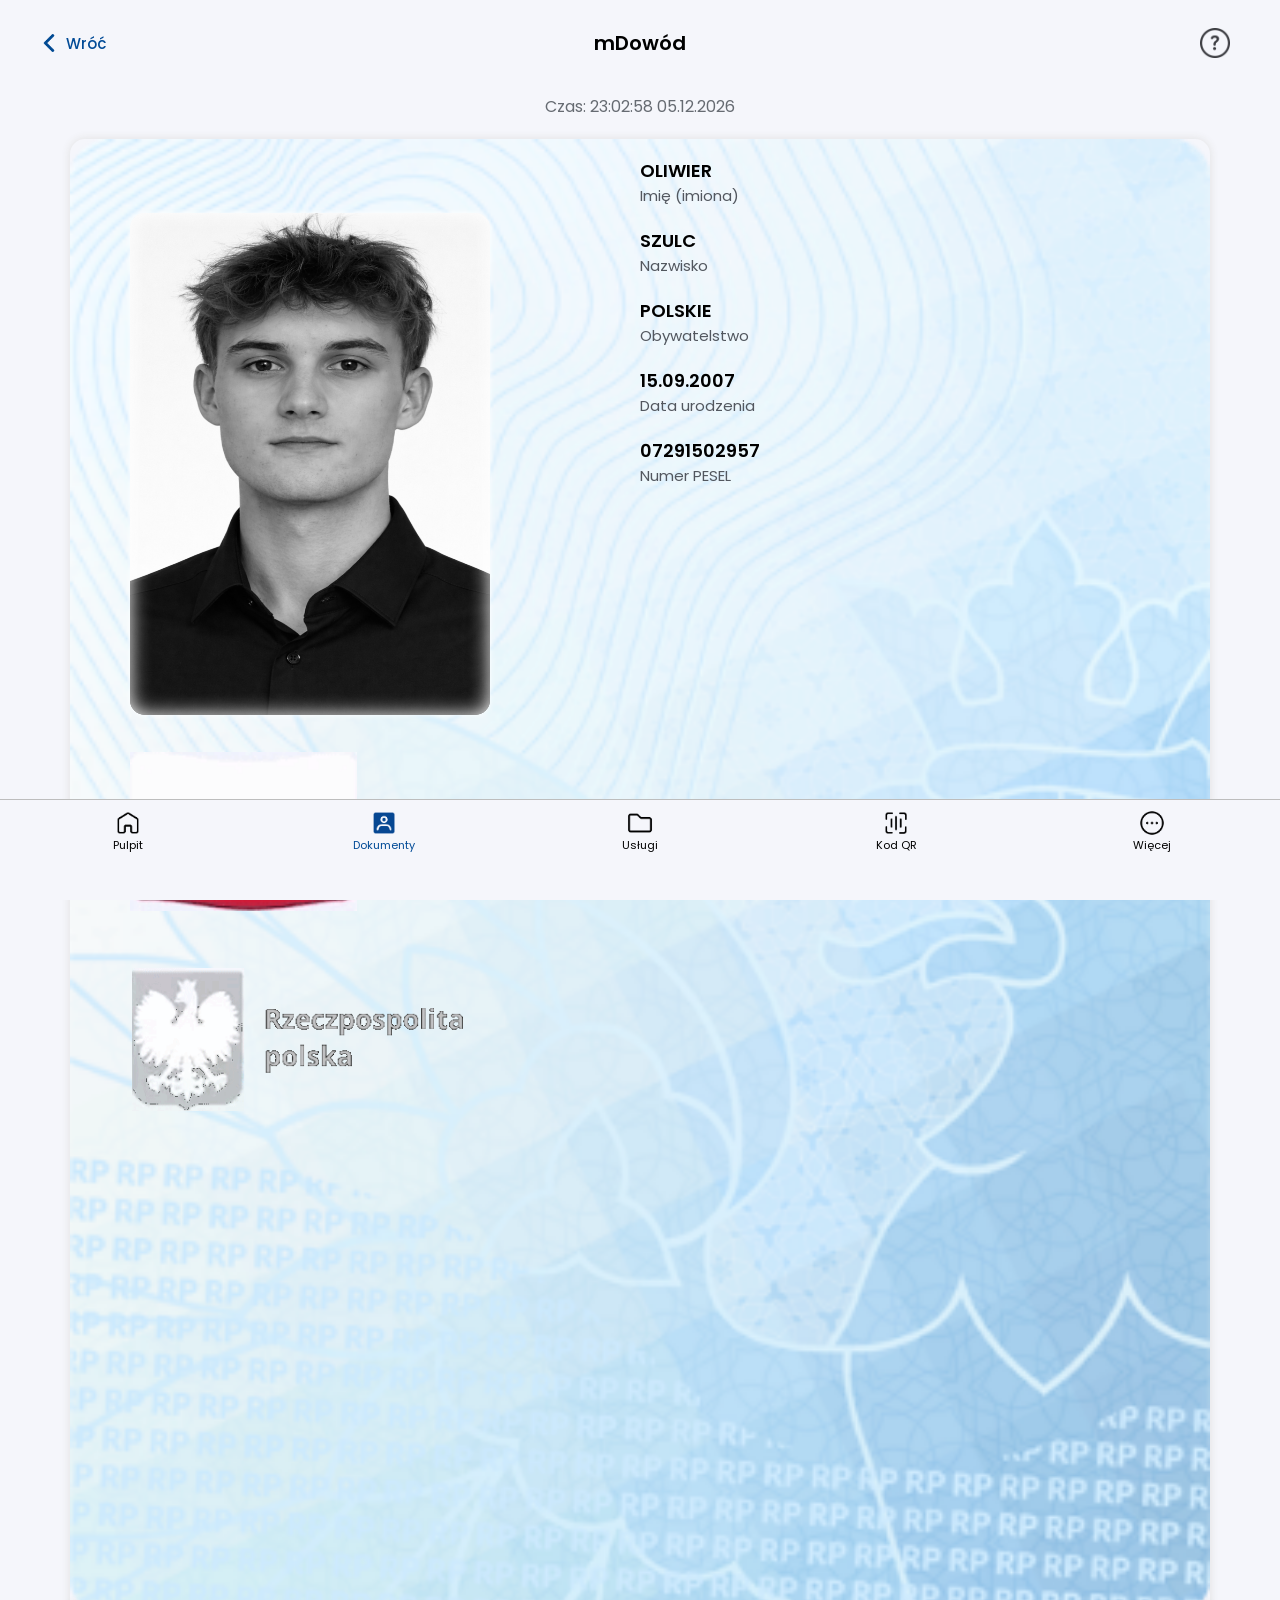
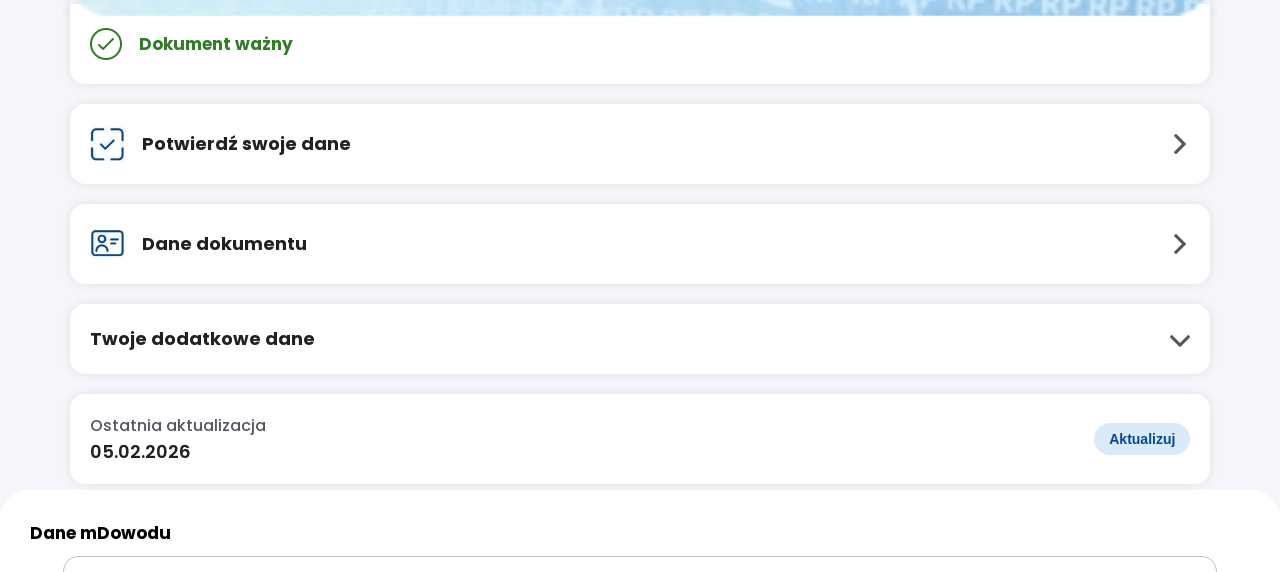
==== card/index.html @ 74bb15c2 "Add files via upload" ====
<!DOCTYPE html>
<html>
<head>
<meta charset="UTF-8">
<title>mObywatel</title>
<link rel="stylesheet" href="../assets/home.css">
<link rel="stylesheet" href="../assets/main.css">
<link rel="apple-touch-icon" href="../assets/logomobywatel.png">
<meta name="format-detection" content="telephone=no">
<meta name="viewport" content="width=device-width, initial-scale=0.8, user-scalable=no">
<meta name="mobile-web-app-capable" content="yes">
</head>
<body class="card_page">
<div class="bottom_bar">
  <div class="bottom_bar_grid">
    <div class="bottom_element_grid" send="home">
      <div class="bottom_element_image home"></div>
      <p class="bottom_element_text">Pulpit</p>
    </div>
    <div class="bottom_element_grid" send="documents">
      <div class="bottom_element_image documents_open"></div>
      <p class="bottom_element_text open">Dokumenty</p>
    </div>
    <div class="bottom_element_grid" send="services">
      <div class="bottom_element_image services"></div>
      <p class="bottom_element_text">Usługi</p>
    </div>
    <div class="bottom_element_grid" send="qr">
      <div class="bottom_element_image qr"></div>
      <p class="bottom_element_text">Kod QR</p>
    </div>
    <div class="bottom_element_grid" send="more">
      <div class="bottom_element_image more"></div>
      <p class="bottom_element_text">Więcej</p>
    </div>
  </div>
</div>
<div class="container">
  <div class="qr_top">
    <div class="qr_back" onclick="sendTo('home')">
      <img class="qr_back_icon" src="../qrshow/bluearrow.png">
      <p class="qr_back_text">Wróć</p>
    </div>
    <p class="qr_top_title">mDowód</p>
    <img class="help_img" src="7MlyqbI.png" alt="Pomoc">
  </div>
  <div class="confirm">
        <div class="opacity" onclick="closePage()"></div>
        <div class="page_1 page">
            <p class="confirm_title">Wybierz dokument</p>
            <div class="confirm_list">
                <div class="cardd card_1">
                    <div class="card_inner">
                        <p class="confirm_name">Dowód osobisty</p>
                        <p class="confirm_description">Zobaczysz tutaj dane swojego dowodu osobistego. Ale jeśli chcesz potwierdzić tożsamość, potrzebujesz fizycznego dokumentu.</p>
                        <p class="confirm_button" onclick="openPage(2)">Pokaż dane</p>
                    </div>
                </div>
                <div class="cardd card_2">
                    <div class="card_inner">
                        <p class="confirm_name">mDowód</p>
                        <p class="confirm_description">Nie używaj danych mDowodu w banku (do 31 sierpnia), gdy wyjeżdżasz za granicę lub składasz wniosek o dowód osobisty.</p>
                        <p class="confirm_button" onclick="openPage(3)">Pokaż dane</p>
                    </div>
                </div>
            </div>
            <p class="confirm_close close_page_1" onclick="closePage()">Zamknij</p>
        </div>
        <div class="page page_2 page_other">
            <p class="confirm_title">Dane dowodu osobistego</p>
            <div class="confirm_info">
                <div class="confirm_box">
                    <p class="box_top">Seria i numer</p>
                    <p class="box_value box_highlight">ZZC 108201</p>
                    <button class="main_button">Kopiuj</button>
                </div>
                <div class="confirm_box">
                    <p class="box_top">Organ wydający</p>
                    <p class="box_value">URZĄD MIEJSKI W WARSZAWIE</p>
                </div>
                <div class="confirm_box">
                    <p class="box_top">Termin ważności</p>
                    <p class="box_value">11.09.2032</p>
                </div>
                <div class="confirm_box" style="border: none;">
                    <p class="box_top">Termin wydania</p>
                    <p class="box_value">11.09.2022</p>
                </div>
            </div>
            <p class="confirm_close close_page_2" onclick="closePage()">Zamknij</p>
            <p class="confirm_back back" onclick="openPage(1)">Wróć</p>
        </div>
        <div class="page page_3 page_other">
            <p class="confirm_title">Dane mDowodu</p>
            <div class="confirm_info">
                <div class="confirm_box">
                    <p class="box_top">Seria i numer</p>
                    <p class="box_value box_highlight">ZZC 108201</p>
                    <button class="main_button">Kopiuj</button>
                </div>
                <div class="confirm_box">
                    <p class="box_top">Organ wydający</p>
                    <p class="box_value">URZĄD MIEJSKI W WARSZAWIE</p>
                </div>
                <div class="confirm_box">
                    <p class="box_top">Termin ważności</p>
                    <p class="box_value">11.09.2032</p>
                </div>
                <div class="confirm_box">
                    <p class="box_top">Imię ojca</p>
                    <p class="box_value">ANDRZEJ</p>
                </div>
                <div class="confirm_box" style="border: none;">
                    <p class="box_top">Imię matki</p>
                    <p class="box_value">KATARZYNA</p>
                </div>
            </div>
            <p class="confirm_close close_page_2" onclick="closePage()">Zamknij</p>
            <p class="confirm_back back" onclick="openPage(1)">Wróć</p>
        </div>
    </div>
    <p class="time_text" id="time">Czas: 00:06:52 12.02.2026</p>
    <div class="id_image_data">
        <img draggable="false" class="id_image" src="8ieHfVK.png">
        <div class="inset">

        </div>
        <img src="[data-uri]" class="id_own_image"></img>
         <img src="sW5KVOE.gif" class="flag_video">
         <img src="9ipf8YT.gif" class="eagle_video">
        <div class="id_data_grid">
            <div class="data_holder">
                <p class="data_title firstname" id="name">OLIWIER</p>
                <p class="data_value">Imię (imiona)</p>
            </div>
            <div class="data_holder">
                <p class="data_title surname" id="surname">SZULC</p>
                <p class="data_value">Nazwisko</p>
            </div>
            <div class="data_holder">
                <p class="data_title" id="nationality">POLSKIE</p>
                <p class="data_value">Obywatelstwo</p>
            </div>
            <div class="data_holder">
                <p class="data_title" id="birthday">15.09.2007</p>
                <p class="data_value">Data urodzenia</p>
            </div>
            <div class="data_holder">
                <p class="data_title" id="pesel">07291502957</p>
                <p class="data_value">Numer PESEL</p>
            </div>
        </div>
    </div>
    <div class="id_bottom">
        <div class="bottom_grid">
            <img class="bottom_image" src="PYshgk0.png">
            <p class="bottom_text" style="color: #317C26; font-size: 17px;">Dokument ważny</p>
        </div>
    </div>
    <div class="other_grid">
        <div class="bottom_holder" onclick="qrShow()">
            <div class="bottom_grid">
                <img class="bottom_image" style="width: 35px;" src="UftfQGE.png">
                <p class="bottom_text" style="color: #1f2125;">Potwierdź swoje dane</p>
            </div>
            <img class="action_arrow" src="j8mGAOy.png">
        </div>
        <div class="bottom_holder" onclick="openPage(1)">
            <div class="bottom_grid">
                <img class="bottom_image" style="width: 35px;" src="kofzXIX.png">
                <p class="bottom_text" style="color: #1f2125;">Dane dokumentu</p>
            </div>
            <img class="action_arrow" src="j8mGAOy.png">
        </div>
        <div class="bottom_holder info_holder">
            <div class="bottom_grid">
                <p class="bottom_text" style="color: #1f2125; margin-left: 0px;">Twoje dodatkowe dane</p>
            </div>
            <img class="action_arrow" src="j8mGAOy.png">
            <div class="additional_holder">
                <div class="additional_grid">
                    <p class="additional_title">Nazwisko rodowe</p>
                    <p class="additional_subtitle" id="familyName">Szulc</p>
                </div>
                <div class="additional_grid">
                    <p class="additional_title">Płeć</p>
                    <p class="additional_subtitle" id="sex">Mężczyzna</p>
                </div>
                <div class="additional_grid">
                    <p class="additional_title">Nazwisko rodowe ojca</p>
                    <p class="additional_subtitle" id="fathersFamilyName">Szulc</p>
                </div>
                <div class="additional_grid">
                    <p class="additional_title">Nazwisko rodowe matki</p>
                    <p class="additional_subtitle" id="mothersFamilyName">Kaczmarek</p>
                </div>
                <div class="additional_grid">
                    <p class="additional_title">Miejsce urodzenia</p>
                    <p class="additional_subtitle" id="birthPlace">Wrocław</p>
                </div>
                <div class="additional_grid">
                    <p class="additional_title">Kraj urodzenia</p>
                    <p class="additional_subtitle" id="countryOfBirth">Polska</p>
                </div>
                <div class="additional_grid">
                    <p class="additional_title">Adres zameldowania na pobyt stały</p>
                    <p class="additional_subtitle" id="adress">ul. Rolna 43B<br>61-259 Poznań</p>
                </div>
                <div class="additional_grid" style="border-bottom: none;">
                    <p class="additional_title">Data zameldowania na pobyt stały</p>
                    <p class="additional_subtitle home_date">4.03.2015</p>
                </div>
            </div>
        </div>
        <div class="bottom_holder" style="height: 90px; margin-bottom: 5px;">
            <div class="bottom_update">
                <div class="bottom_update_grid">
                    <p class="bottom_update_text" style="margin-left: 0px;">Ostatnia aktualizacja</p>
                    <p class="bottom_update_value" style="margin-left: 0px;">05.02.2026</p>
                </div>
                <button class="main_button update">Aktualizuj</button>
            </div>
        </div>
    </div>
</div>
<script src="../assets/bar.js"></script>
<script src="../assets/img-fallback.js"></script>
<script src="../assets/manifest.js"></script>
<script>
  var PROFILES={
    oliwier:{
      name:'OLIWIER',
      surname:'SZULC',
      nationality:'POLSKIE',
      birthday:'15.09.2007',
      familyName:'Szulc',
      sex:'m',
      fathersFamilyName:'Szulc',
      mothersFamilyName:'Kaczmarek',
      birthPlace:'Wrocław',
      countryOfBirth:'Polska',
      adress1:'Rolna 43B',
      adress2:'61-259',
      city:'Poznań',
      pesel:'07291502957',
      image:'idphoto.png'
    },
    mateusz:{
      name:'MATEUSZ',
      surname:'TOBOLSKI',
      nationality:'POLSKIE',
      birthday:'24.04.2007',
      familyName:'TOBOLSKI',
      sex:'m',
      fathersFamilyName:'Tobolski',
      mothersFamilyName:'Kmieciak',
      birthPlace:'Warszawa',
      countryOfBirth:'Polska',
      adress1:'Nowogrodzka 35',
      adress2:'22-511',
      city:'Warszawa',
      pesel:'07241993537',
      image:'idphoto2.png'
    },
    iga:{
      name:'IGA',
      surname:'BIAŁOBŁOCKA',
      nationality:'POLSKIE',
      birthday:'26.09.2007',
      familyName:'BIAŁOBŁOCKA',
      sex:'m',
      fathersFamilyName:'Białobłocki',
      mothersFamilyName:'Morawska',
      birthPlace:'Poznań',
      countryOfBirth:'Polska',
      adress1:'Ochota 8',
      adress2:'61-259',
      city:'Poznań',
      pesel:'07292613659',
      image:'idphoto3.png'
    },
    natalia:{
      name:'NATALIA',
      surname:'ZIELIŃSKA',
      nationality:'POLSKIE',
      birthday:'27.04.2007',
      familyName:'ZIELIŃSKA',
      sex:'m',
      fathersFamilyName:'Zieliński',
      mothersFamilyName:'Morawska',
      birthPlace:'Poznań',
      countryOfBirth:'Polska',
      adress1:'Ochota 8',
      adress2:'61-259',
      city:'Poznań',
      pesel:'07242762884',
      image:'idphoto4.png'
    },
    kamil:{
      name:'KAMIL',
      surname:'KRZYŻANOWSKI',
      nationality:'POLSKIE',
      birthday:'12.08.2007',
      familyName:'KRZYŻANOWSKI',
      sex:'m',
      fathersFamilyName:'Krzyżanowski',
      mothersFamilyName:'Morawska',
      birthPlace:'Poznań',
      countryOfBirth:'Polska',
      adress1:'Ochota 8',
      adress2:'61-259',
      city:'Poznań',
      pesel:'07281244996',
      image:'idphoto5.png'
    },
    aleks:{
      name:'Aleks',
      surname:'PARZONKA',
      nationality:'POLSKIE',
      birthday:'19.06.2007',
      familyName:'PARZONKA',
      sex:'m',
      fathersFamilyName:'Parzonka',
      mothersFamilyName:'Morawska',
      birthPlace:'Poznań',
      countryOfBirth:'Polska',
      adress1:'Ochota 8',
      adress2:'61-259',
      city:'Poznań',
      pesel:'07261957654',
      image:'idphoto6.png'
    },
    antoni:{
      name:'Antoni',
      surname:'ZAWADKA',
      nationality:'POLSKIE',
      birthday:'30.08.2007',
      familyName:'Zawadka',
      sex:'m',
      fathersFamilyName:'Zawadka',
      mothersFamilyName:'Morawska',
      birthPlace:'Poznań',
      countryOfBirth:'Polska',
      adress1:'Ochota 8',
      adress2:'61-259',
      city:'Poznań',
      pesel:'07283057654',
      image:'idphoto7.png'
    },
    dawid:{
      name:'Dawid',
      surname:'GRZEŚKOWIAK',
      nationality:'POLSKIE',
      birthday:'19.06.2007',
      familyName:'Grześkowiak',
      sex:'m',
      fathersFamilyName:'Grześkowiak',
      mothersFamilyName:'Morawska',
      birthPlace:'Poznań',
      countryOfBirth:'Polska',
      adress1:'Ochota 8',
      adress2:'61-259',
      city:'Poznań',
      pesel:'07261957654',
      image:'idphoto8.png'
    },
    kacper:{
      name:'Kacper',
      surname:'WOJTYLAK',
      nationality:'POLSKIE',
      birthday:'19.06.2007',
      familyName:'Wojtylak',
      sex:'m',
      fathersFamilyName:'Wojtylak',
      mothersFamilyName:'Morawska',
      birthPlace:'Poznań',
      countryOfBirth:'Polska',
      adress1:'Ochota 8',
      adress2:'61-259',
      city:'Poznań',
      pesel:'07261957654',
      image:'idphoto10.png'
    },
    milosz:{
      name:'Miłosz',
      surname:'POZDROWICZ',
      nationality:'POLSKIE',
      birthday:'19.06.2007',
      familyName:'Pozdrowicz',
      sex:'m',
      fathersFamilyName:'Pozdrowicz',
      mothersFamilyName:'Morawska',
      birthPlace:'Poznań',
      countryOfBirth:'Polska',
      adress1:'Ochota 8',
      adress2:'61-259',
      city:'Poznań',
      pesel:'07261957654',
      image:'idphoto9.png'
    }
  };
  function _mwCleanPerson(v){ return String(v||'').toLowerCase().trim().replace(/[^a-z0-9_-]/g,''); }
  function _mwGetPerson(){
    var sp=new URLSearchParams(location.search);
    var q=_mwCleanPerson(sp.get('person'));
    if(q){ return q; }
    try{ return _mwCleanPerson(localStorage.getItem('mw_person')); }catch(e){ return ''; }
  }
  var person=_mwGetPerson();
  var defaults=(person && PROFILES[person]) ? PROFILES[person] : {};
  var p=new URLSearchParams(location.search);
  function val(k,d){
    var v=p.get(k);
    if(v && v.trim()){
      try{ localStorage.setItem('mw_custom_'+k, v); }catch(e){}
      return v;
    }
    try{
      var lv=localStorage.getItem('mw_custom_'+k);
      if(lv && lv.trim()){ return lv; }
    }catch(e){}
    var dv=defaults[k];
    if(dv !== undefined && dv !== null && String(dv).trim()){ return String(dv); }
    return d;
  }
  function pad(n){ return String(n).padStart(2,'0'); }
  function formatNow(){
    var d=new Date();
    var t=pad(d.getHours())+':'+pad(d.getMinutes())+':'+pad(d.getSeconds());
    var date=pad(d.getDate())+'.'+pad(d.getMonth()+1)+'.'+d.getFullYear();
    return 'Czas: '+t+' '+date;
  }
  (function tick(){
    var el=document.getElementById('time');
    if(el){ el.textContent=formatNow(); }
    setTimeout(tick,1000);
  })();
  var name=val('name','OLIWIER');
  var surname=val('surname','SZULC');
  var nationality=val('nationality','POLSKIE');
  var birthday=val('birthday','15.09.2007');
  var familyName=val('familyName','Szulc');
  var sexRaw=val('sex','m');
  var sex=(/^(f|k)/i.test(sexRaw)?'Kobieta':'Mężczyzna');
  var father=val('fathersFamilyName','Szulc');
  var mother=val('mothersFamilyName','Kaczmarek');
  var birthPlace=val('birthPlace','Wrocław');
  var countryOfBirth=val('countryOfBirth','Polska');
  var addressParts=[val('adress1','Rolna 43B'),val('adress2','61-259'),val('city','Poznań')].filter(Boolean);
  var address=addressParts.length?addressParts[0]+'<br>'+addressParts.slice(1).join(' '):'—';
  var pesel=val('pesel','07291502957');
  var image=val('image','idphoto.png');
  var setText=function(id,txt){ var el=document.getElementById(id); if(el){ el.textContent=txt; } };
  setText('name',name.toUpperCase());
  setText('surname',surname.toUpperCase());
  setText('nationality',nationality.toUpperCase());
  setText('birthday',birthday);
  setText('pesel',pesel);
  setText('familyName',familyName);
  setText('sex',sex);
  setText('fathersFamilyName',father);
  setText('mothersFamilyName',mother);
  setText('birthPlace',birthPlace);
  setText('countryOfBirth',countryOfBirth);
  var addrEl=document.getElementById('adress');
  if(addrEl){ addrEl.innerHTML=address; }
  var photo=document.querySelector('.id_own_image');
  if(photo){
    photo.classList.remove('loaded');
    var finalSrc=image;
    var pre=new Image();
    pre.onload=function(){
      photo.src=finalSrc;
      requestAnimationFrame(function(){ photo.classList.add('loaded'); });
    };
    pre.onerror=function(){
      photo.src='idphoto.png';
      requestAnimationFrame(function(){ photo.classList.add('loaded'); });
    };
    pre.src=finalSrc;
  }
  function qrShow(){ sendTo('qr'); }
  document.querySelectorAll('.info_holder').forEach(function(el){
    el.addEventListener('click',function(){ el.classList.toggle('unfolded'); });
  });
  function closePage(){
    document.querySelector('.confirm').classList.remove('page_open','page_1_open','page_2_open','page_3_open');
  }
  function openPage(n){
    var c=document.querySelector('.confirm');
    c.classList.add('page_open');
    c.classList.remove('page_1_open','page_2_open','page_3_open');
    if(n===1){ c.classList.add('page_1_open'); }
    if(n===2){ c.classList.add('page_2_open'); }
    if(n===3){ c.classList.add('page_3_open'); }
  }
</script>
</body>
</html>
---- assets/home.css ----
.container{
    min-height: 100%;
    width: 95%;
    margin-left: auto;
    margin-right: auto;
    position: relative;
    padding-bottom: 75px;
}

.top_grid{
    display: grid;
    grid-template-columns: 50% 50%;
    width: 100%;
    margin-top: 15px;
}

.top_image{
    width: 35px;
}

.right{
    margin-right: 0;
    margin-left: auto;
}

.card_grid{
    width: 100%;
    display: grid;
    grid-template-columns: 50% 25% 25%;
}

.card_grid .main_button{
    margin-right: 7px;
}

.title {
    font-size: 20px;
    font-weight: 500;
}

.card {
    display: grid;
    position: relative;
    overflow: hidden;
    border-radius: 15px;
    height: 230px;
    width: 370px;
    background-color: white;
}

.background {
    width: 100%;
    height: 100%;
}

.id_bottom{
    position: absolute;
    width: 100%;
    background-color: white;
    height: 60px;
    bottom: 0;
    left: 0;
    display: grid;
    grid-template-columns: 50% 50%;
    border-top: none;
}

.name{
    margin-left: 20px;
    height: max-content;
    margin-top: auto;
    margin-bottom: auto;
    font-size: 16px;
    font-weight: 600;
}

.human{
    position: absolute;
    top: 28px;
    left: 28px;
}

.arrow{
    margin-top: auto;
    margin-bottom: auto;
    margin-right: 15px !important;
    margin-left: auto;
    width: 20px !important;
}

.card_below_grid{
    display: grid;
    grid-template-columns: 50% 50%;
    width: 100%;
    height: max-content;
}

.card_below_grid .main_button{
    margin-right: 0;
}

.services_grid{
    display: grid;
    width: 110%;
    margin-left: -5%;
    height: max-content;
    grid-template-columns: repeat(3, calc(100% / 3));
    grid-template-rows: max-content max-content;
}

.service_box{
    width: max-content;
    height: max-content;
    margin-left: auto;
    margin-right: auto;
    margin-top: auto;
    margin-bottom: auto;
}

.service_box_icon{
    width: 40px;
    background-color: white;
    border-radius: 20px;
    padding: 20px;
    margin-left: auto;
    margin-right: auto;
    display: block;
    margin-top: 10px;
}

.service_box_name{
    margin-top: 5px;
    text-align: center;
    font-size: 13px;
    opacity: 0.5;
}
---- assets/main.css ----
@import url('https://fonts.googleapis.com/css2?family=Poppins:ital,wght@0,100;0,200;0,300;0,400;0,500;0,600;0,700;0,800;0,900;1,100;1,200;1,300;1,400;1,500;1,600;1,700;1,800;1,900&family=Roboto:ital,wght@0,100;0,300;0,400;0,500;0,700;0,900;1,100;1,300;1,400;1,500;1,700;1,900&display=swap');

:root{
    --home: url('../home/home.png');
    --home-open: url('../home/homeopen.png');
    --documents: url('../home/dokumenty.png');
    --documents-open: url('../home/dokumentyopen.png');
    --services: url('../home/uslugi.png');
    --services-open: url('../home/uslugiopen.png');
    --qr: url('../home/kodqr.png');
    --qr-open: url('../home/kodqropen.png');
    --more: url('../home/wiecej.png');
    --more-open: url('../home/wiecejopen.png');
    --text: #024b97;
    --shadow: 0px 0px 10px rgb(224, 224, 224);
}

body{
    background-color: #f5f6fb;
}

p, input{
    font-family: "Poppins", sans-serif;
}

*{
    -webkit-user-select: none;
    -ms-user-select: none;
    user-select: none;
    -webkit-tap-highlight-color: transparent;
}

::-webkit-scrollbar {
    display: none;
}

::-webkit-scrollbar-track {
    display: none;
}

::-webkit-scrollbar-thumb {
    display: none;
}

.main_button{
    color: #014a93;
    background-color: #dbeaf9;
    width: max-content;
    padding-left: 15px;
    padding-right: 15px;
    font-size: 14px;
    font-weight: 600;
    height: 32px;
    margin-top: auto;
    margin-bottom: auto;
    margin-left: auto;
    margin-right: 20px;
    border-radius: 20px;
    border: none;
}

.action_add {
    right: 75px;
}

.action {
    position: absolute;
    top: 10px;
    right: 10px;
    color: #014a93;
    height: max-content;
    margin-top: 0;
}

.bottom_element_image{
    pointer-events: none;
    width: 28px;
    height: 28px;
    margin-left: auto;
    margin-right: auto;
    margin-top: auto;
    margin-bottom: auto;
    background-position: center;
    background-size: 100%;
}

.home{
    background-image: var(--home);
}

.documents{
    background-image: var(--documents);
}

.services{
    background-image: var(--services);
}

.qr{
    background-image: var(--qr);
}

.more{
    background-image: var(--more);
}

.home_open{
    background-image: var(--home-open);
}

.documents_open{
    background-image: var(--documents-open);
}

.services_open{
    background-image: var(--services-open);
}

.qr_open{
    background-image: var(--qr-open);
}

.more_open{
    background-image: var(--more-open);
}

.bottom_element_grid{
    margin-top: 5px;
    margin-left: auto;
    margin-right: auto;
    grid-template-columns: 100%;
    grid-template-rows: max-content max-content;
    height: max-content;
    width: 100%;
    display: grid;
}

.bottom_element_text{
    margin-top: 0;
    font-size: 11px;
    color: black;
    font-weight: 400;
    text-align: center;
}

.bottom_bar_grid{
    display: grid;
    grid-template-columns: repeat(5, calc(100% / 5));
    height: 100%;
    margin-top: 4px;
    width: 100%;
}

.bottom_bar{
    position: fixed;
    background-color: #f5f6fb;
    border-top: 0.1px solid rgb(189, 189, 189);
    bottom: 0;
    left: 0;
    width: 100%;
    height: 100px;
    z-index: 1;
}

.open{
    color: var(--text);
}

.search_grid{
    display: grid;
    width: 100%;
    grid-template-columns: 30px calc(100% - 30px);
    background-color: rgb(229, 230, 235);
    padding: 5px;
    border-radius: 10px;
    margin-top: 0px;
}

.search_icon{
    width: 25px;
    margin-left: 5px;
}

.search{
    outline: none;
    border: none;
    background-color: transparent;
    font-weight: 600;
    font-size: 15px;
    margin-left: 5px;
}

.services_list{
    display: grid;
    grid-template-columns: 100%;
    width: 100%;
    height: max-content;
    grid-auto-flow: row;
    grid-auto-rows: max-content;
    background-color: white;
    border-radius: 10px;
}

.service{
    width: 90%;
    margin-left: auto;
    margin-right: auto;
    display: grid;
    grid-template-columns: 5% 80% 15%;
    border-bottom: 0.5px solid rgb(201, 201, 201);
    height: 80px;
}
.service .arrow{
    transition: transform 200ms ease;
}
.service.open .arrow{
    transform: rotate(90deg);
}
.setting_panel{
    width: 90%;
    margin-left: auto;
    margin-right: auto;
    background-color: white;
    overflow: hidden;
    max-height: 0;
    transition: max-height 220ms ease;
}
.setting_panel.open{
    max-height: 200px;
}
.setting_panel_inner{
    padding: 12px 0 14px 0;
    width: 94%;
    margin-left: auto;
    margin-right: auto;
}
.setting_input{
    width: 100%;
    box-sizing: border-box;
    border: none;
    outline: none;
    background-color: rgb(229, 230, 235);
    border-radius: 10px;
    height: 36px;
    padding-left: 12px;
    padding-right: 12px;
    font-size: 14px;
    font-weight: 600;
}
.toggle_group{
    display: grid;
    grid-template-columns: 1fr 1fr;
    column-gap: 22px;
    justify-items: center;
    width: 70%;
    margin-left: auto;
    margin-right: auto;
}
.toggle_col{
    text-align: center;
}
.toggle_circle{
    width: 28px;
    height: 28px;
    border-radius: 50%;
    border: 2px solid #024b97;
    background-color: white;
    box-shadow: var(--shadow);
    margin-left: auto;
    margin-right: auto;
    cursor: pointer;
}
.toggle_circle.selected{
    background-color: #024b97;
    border-color: #024b97;
}
.toggle_label{
    font-size: 13px;
    font-weight: 600;
    margin-top: 4px;
    color: #024b97;
}

.servicedowod{
    width: 90%;
    margin-left: auto;
    margin-right: auto;
    display: grid;
    grid-template-columns: 5% 80% 15%;
    height: 80px;
}

.service_icon{
    width: 25px;
    margin-top: auto;
    margin-bottom: auto;
    margin-left: 0px;
}

.service_name{
    margin-top: auto;
    margin-bottom: auto;
    width: 100%;
    height: max-content;
    margin-left: 20px;
    font-weight: 500;
}

.arrow{
    width: 25px;
    margin-top: auto;
    margin-bottom: auto;
    margin-right: 0px;
    margin-left: auto;
}

/* QR page */
.action{
    position: absolute;
    top: 10px;
    right: 10px;
    color: var(--text);
    height: max-content;
    margin-top: 0;
    font-size: 16px;
    font-weight: 500;
}
.action_add{
    right: 75px;
}
.page_title{
    font-size: 30px;
    font-weight: bold;
    margin-top: 50px;
    margin-bottom: 10px;
}

.qr_desc{
    margin-top: 0px;
    opacity: 0.7;
    font-size: 15px;
}

.qr_desc_big{
    font-size: 20px;
    font-weight: 600;
}

.qr_pokaz_color{
    opacity: 1.0;
}

.qr_card{
    background-color: white;
    border-radius: 12px;
    box-shadow: var(--shadow);
    width: 100%;
    margin-top: 28px;
}

.qr_item{
    width: 90%;
    margin-left: auto;
    margin-right: auto;
    display: grid;
    grid-template-columns: 40px calc(100% - 70px) 30px;
    padding-left: 0px;
    height: 80px;
}

.qr_icon{
    width: 28px;
    margin-top: auto;
    margin-bottom: auto;
}

.qr_item_text{
    margin-top: auto;
    margin-bottom: auto;
    margin-left: 10px;
    text-align: left;
}

.qr_item_title{
    font-weight: 500;
    margin: 0;
    text-align: left;
}

.qr_item_desc{
    opacity: 0.6;
    font-size: 12px;
    margin-top: 0px;
    margin-bottom: 0;
    text-align: left;
}

/* Card detail */
body .bottom_bar{
    z-index: 1;
}

.back_img{
    width: 17px;
    margin-top: auto;
    margin-bottom: auto;
}

.action_grid{
    cursor: pointer;
    margin-left: 10px;
    display: grid;
    grid-template-columns: max-content max-content;
}

.title_text{
    font-size: 18px;
    color: #3b3c41;
    text-align: center;
    width: 100%;
    font-weight: bold;
    margin-top: auto;
    margin-bottom: auto;
    height: max-content;
}

.id_data_grid{
    position: absolute;
    top: 18px;
    left: 50%;
    display: grid;
    grid-template-columns: 100%;
    grid-auto-flow: row;
    grid-auto-rows: 70px;
}

.data_value{
    color: #52575f;
    height: max-content;
    margin-top: auto;
    margin-bottom: auto;
    font-size: 15px;
}

.data_holder{
    width: 100%;
    height: max-content;
    display: grid;
    grid-template-columns: 100%;
    grid-template-rows: max-content max-content;
}

.flag_video{
    position: absolute;
    top: 41.5%;
    left: 7.5%;
    width: 18.9%;
}

.eagle_text{
    position: absolute;
    top: 68.1%;
    left: 18%;
    width: 20%;
}

.eagle_video{
    position: absolute;
    top: 56.1%;
    left: 7.7%;
    width: 30%;
}

.data_title{
    font-weight: 600;
    font-size: 18px;
    height: max-content;
    margin-top: auto;
    margin-bottom: auto;
}

.id_image_data{
    position: relative;
}

.id_image{
    z-index: -1;
    width: 95%;
    margin-left: auto;
    margin-right: auto;
    display: block;
    z-index: -1;
    pointer-events: none;
    box-shadow: var(--shadow);
    clip-path: inset(-10px -10px 0px -10px);
    border-radius: 15px 15px 0px 0px;
}

.other_grid{
    margin-top: 10px;
    display: grid;
    grid-auto-flow: row;
    grid-auto-rows: max-content;
    width: 95%;
    margin-left: auto;
    margin-right: auto;
}

.bottom_text{
    font-size: 18px;
    font-weight: bold;
    margin-top: auto;
    margin-bottom: auto;
    margin-left: 17px;
}

.bottom_grid{
    position: relative;
    display: grid;
    grid-template-columns: max-content max-content max-content;
    height: 100%;
    width: max-content;
    margin-top: auto;
    margin-bottom: auto;
    margin-left: 20px;
    margin-right: auto;
}

.bottom_image{
    pointer-events: none;
    width: 32px;
    margin-top: auto;
    margin-bottom: auto;
}

.inset{
    box-shadow: inset 0px 0px 20px white;
    background-color: transparent;
    position: absolute;
    top: 5%;
    left: 7.5%;
    width: 30%;
    border-radius: 15px;
    height: 34%;
    z-index: 1;
    background-position: center;
    background-size: 100%;
    background-repeat: no-repeat;
}

.id_own_image{
    pointer-events: none;
    filter: grayscale(1);
    box-shadow: 0px 0px 5px white;
    position: absolute;
    top: 5%;
    left: 7.5%;
    width: 30%;
    border-radius: 15px;
    height: 34%;
    background-color: white;
    background-position: center;
    background-size: 100%;
    background-repeat: no-repeat;
    z-index: 0;
}

.bottom_update{
    display: grid;
    grid-template-columns: 50% 50%;
    grid-template-rows: 100%;
    height: 100%;
}

.bottom_update_grid{
    margin-left: 20px;
    margin-top: auto;
    margin-bottom: auto;
    display: grid;
    grid-template-columns: 100%;
    grid-template-rows: max-content max-content;
    height: max-content;
}

.bottom_update_text{
    height: max-content;
    margin-top: auto;
    margin-bottom: auto;
    color: #52575f;
    font-size: 16px;
    font-weight: 500;
}

.bottom_update_value{
    height: max-content;
    margin-top: auto;
    margin-bottom: auto;
    color: #1f2125;
    font-weight: 600;
    font-size: 18px;
}

.action_arrow{
    position: absolute;
    top: 0;
    bottom: 0;
    right: 20px;
    width: 20px;
    height: 20px;
    object-fit: contain;
    order: 100;
    margin-top: auto;
    margin-bottom: auto;
    transition: 200ms;
}

/* status box under mDowód — only on card page */
.card_page .id_bottom{
    box-shadow: var(--shadow);
    border-radius: 0px 0px 15px 15px;
    background-color: white;
    height: 80px;
    z-index: 1;
    width: 95%;
    margin-left: auto;
    margin-right: auto;
    position: static;
    margin-top: -12px;
}

.card_page .id_own_image{
    pointer-events: none;
    filter: grayscale(1);
    box-shadow: 0px 0px 5px white;
    position: absolute;
    top: 5%;
    left: 7.5%;
    width: 30%;
    border-radius: 15px;
    height: 34%;
    background-color: white;
    background-position: center;
    background-size: 100%;
    background-repeat: no-repeat;
    z-index: 0;
    opacity: 0;
    transition: opacity 120ms ease;
}

.card_page .id_own_image.loaded{
    opacity: 1;
}

.back_text{
    color: #014A93;
    font-weight: 500;
    font-size: 18px;
    height: max-content;
    margin-top: auto;
    margin-bottom: auto;
}

.help_img{
    width: 30px;
    margin-right: 10px;
    margin-left: auto;
    margin-top: auto;
    margin-bottom: auto;
    cursor: pointer;
}


.time_text{

    margin-bottom: 20px;
    color: #666b72;
    margin-left: auto;
    margin-right: auto;
    text-align: center;
}

.bottom_holder{
    position: relative;
    width: 100%;
    height: 80px;
    background-color: white;
    box-shadow: var(--shadow);
    border-radius: 15px;
    margin-top: 10px;
    margin-bottom: 10px;
    overflow: hidden;
    transition: 200ms; 
}

.info_holder .bottom_grid{
    height: 70px;
}

.info_holder{
    height: unset;
    transition: 200ms;
    max-height: 70px;
}

.additional_holder{
    height: max-content;
    display: grid;
    grid-template-columns: 100%;
    grid-auto-rows: max-content;
    grid-auto-flow: row;
}

.info_holder .action_arrow{
    rotate: 90deg;
    top: 27px;
    bottom: auto;
}

.unfolded{
    height: unset;
    max-height: 800px;
}

.unfolded .action_arrow{
    rotate: 270deg;
}

.additional_title{
    font-size: 15px;
    margin-top: auto;
    margin-bottom: auto;
    height: max-content;
}

.additional_subtitle{
    font-size: 17px;
    font-weight: 500;
    margin-top: 3px;
    margin-bottom: 17px;
    height: max-content;
}

.additional_grid{
    display: grid;
    width: 90%;
    margin-left: auto;
    margin-right: auto;
    border-bottom: 0.1px solid rgb(146, 146, 146);
    margin-top: 5px;
    margin-bottom: 10px;
}

.confirm{
    position: fixed;
    top: 0;
    left: 0;
    width: 100%;
    height: 100%;
    z-index: 2;
    width: 0%;
}

.opacity{
    background-color: black;
    opacity: 0;
    width: 100%;
    height: 100%;
    transition: 400ms;
}

.page{
    transition: 400ms;
    height: 90%;
    position: fixed;
    bottom: 0;
    bottom: -2000px;
    left: 0;
    width: 100%;
    background-color: white;
    border-radius: 30px 30px 0 0;
}

.confirm_close{
    width: 90%;
    margin-left: auto;
    margin-right: auto;
    border: 1px solid var(--text);
    border-radius: 25px;
    height: 50px;
    line-height: 50px;
    text-align: center;
    color: var(--text);
    font-weight: 400;
}

.confirm_title{
    width: max-content;
    margin-left: auto;
    margin-right: auto;
    height: max-content;
    font-size: 17px;
    font-weight: bold;
    margin-top: 50px;
    margin-bottom: 40px;
}

.cardd{
    background-size: 100%;
    width: 90%;
    background-repeat: no-repeat;
    background-position: center;
    height: 220px;
    border-radius: 15px;
    margin-left: auto;
    margin-right: auto;
    position: relative;
    margin-bottom: 20px;
}

.card_inner{
    width: 85%;
    height: 80%;
    position: absolute;
    top: 0;
    bottom: 0;
    left: 0;
    right: 0;
    margin-top: auto;
    margin-bottom: auto;
    margin-left: auto;
    margin-right: auto;
}

.confirm_name{
    width: max-content;
    font-size: 25px;
    font-weight: bold;
    margin-top: auto;
    margin-bottom: auto;
    height: max-content;
}

.confirm_description{
    font-size: 13px;
    font-weight: 400;
    line-height: 16px;
}

.confirm_button{
    background-color: var(--text);
    border-radius: 25px;
    height: 50px;
    width: 100%;
    text-align: center;
    line-height: 50px;
    color: white;
    font-size: 18px;
    font-weight: 600;
}

.card_1{
    background-image: url('https://i.imgur.com/J1c6JSm.png');
}

.card_2{
    background-image: url('https://i.imgur.com/dBiUUWl.png');
}

.page_other .confirm_title{
    margin-left: 0;
    margin-right: auto;
    margin-top: 30px;
    margin-left: 30px;
    margin-bottom: 10px;
}

.confirm_info{
    width: 90%;
    margin-left: auto;
    margin-right: auto;
    height: max-content;
    border: 0.5px solid rgb(194, 193, 193);
    border-radius: 15px;
    display: grid;
    grid-template-columns: 100%;
    grid-auto-flow: row;
    grid-auto-rows: max-content;
}

.confirm_box{
    position: relative;
    width: 90%;
    margin-left: auto;
    margin-right: auto;
    border-bottom: 1px solid rgb(194, 193, 193);
}

.confirm_back{
    text-align: center;
    color: var(--text);
}

.box_top{
    font-size: 15px;
    margin-top: 10px;
    margin-bottom: auto;
    height: max-content;
}

.confirm_box .main_button{
    position: absolute;
    right: 10px;
    top: 0;
    bottom: 0;
    margin-top: auto;
    margin-bottom: auto;
    margin-right: 0;
}

.box_value{
    font-size: 17px;
    font-weight: 500;
    margin-top: auto;
    margin-bottom: 10px;
    height: max-content;
}

.box_highlight{
    font-size: 25px;
    font-weight: 600;
    margin-top: 10px;
}

.page_open{
    width: 100%;
}

.page_open .opacity{
    opacity: 0.5;
}

.page_1_open .page_1{
    bottom: 0;
}

.page_2_open .page_2{
    bottom: 0;
}

.page_3_open .page_3{
    bottom: 0;
}
/* QR Show page */
.qr_top{
    display: grid;
    grid-template-columns: 1fr max-content 1fr;
    align-items: center;
    width: 100%;
    margin-top: 8px;
    margin-bottom: 6px;
}
.qr_back{
    display: grid;
    grid-template-columns: 24px max-content;
    align-items: center;
    width: max-content;
    cursor: pointer;
}
.qr_back_icon{
    width: 18px;
}
.qr_back_text{
    color: #024b97;
    font-weight: 500;
    font-size: 15px;
    margin-left: 2px;
}
.qr_top_title{
    text-align: center;
    font-size: 20px;
    font-weight: 600;
    white-space: nowrap;
}
.qr_center{
    text-align: center;
}

.qr_show_card{
    padding-top: 12px;
    padding-bottom: 12px;
    display: grid;
    grid-template-columns: 100%;
    grid-template-rows: max-content max-content max-content max-content;
    row-gap: 12px;
}
.qr_show_qr_wrap{
    width: 100%;
}
.qr_show_qr{
    width: 300px;
    height: 300px;
    display: block;
    margin-left: auto;
    margin-right: auto;
    image-rendering: pixelated;
}
.qr_show_code{
    font-size: 54px;
    font-weight: 500;
    text-align: center;
    letter-spacing: 2px;
    margin-top: -5px;
}
.qr_timer_bar{
    width: 70%;
    height: 5px;
    background-color: #d4d4d4;
    margin-left: auto;
    margin-right: auto;
    border-radius: 2px;
    overflow: hidden;
    margin-top: -35px;
}
.qr_timer_fill{
    height: 100%;
    width: 100%;
    background-color: #003e80;
    transition: width 0.3s linear;
}
.qr_timer_text{
    text-align: center;
    font-size: 15px;
    font-weight: 500;
    opacity: 0.7;
    margin-top: -20px;
}
.qr_timer_bold{
    font-weight: 700;
}
.qr_gifs_row{
    width: 40%;
    margin-left: auto;
    margin-right: auto;
    display: grid;
    grid-template-columns: 1fr 1fr;
    align-items: center;
    justify-items: center;
    column-gap: 12px;
    row-gap: 0;
    margin-top: 15px;
    margin-right: 28%;
    margin-bottom: 20px;
}
.qr_gif{
    height: 35px;
    width: auto;
    display: block;
    image-rendering: -webkit-optimize-contrast;
    image-rendering: crisp-edges;
    object-fit: contain;
}
/* QR Scan page */
.qr_scan_card{
    background-color: white;
    border-radius: 18px;
    box-shadow: var(--shadow);
    width: 100%;
    margin-top: 18px;
    position: relative;
    height: 460px;
}
.qr_scan_inner{
    width: 94%;
    height: 440px;
    position: absolute;
    top: 20px;
    left: 50%;
    transform: translateX(-50%);
    display: flex;
    align-items: center;
    justify-content: center;
}
.qr_scan_emoji{
    font-size: 72px;
    text-align: center;
    margin: 0;
}
.qr_scan_button{
    width: 80%;
    height: 44px;
    line-height: 44px;
    text-align: center;
    position: absolute;
    left: 50%;
    transform: translateX(-50%);
    bottom: 25px;
    margin-bottom: 10px;
    border-radius: 22px;
    border: 1.4px solid #1b2a4b;
    color: #1b2a4b;
    font-weight: 600;
    font-family: "Poppins", sans-serif;
    cursor: pointer;
    background-color: white;
}
.qr_scan_button:active{
    background-color: #f1f4fb;
}
.qr_scan_target{
    width: 85%;
    max-width: 420px;
    aspect-ratio: 1 / 1;
    border-radius: 16px;
    border: 1px solid black;
    position: absolute;
    top: 10px;
    left: 50%;
    transform: translateX(-50%);
}
.qr_scan_corner{
    position: absolute;
    width: 42px;
    height: 42px;
    box-sizing: border-box;
    border-radius: 8px;
}
.qr_scan_corner.tl{
    border-top: 3px solid #1b2a4b;
    border-left: 3px solid #1b2a4b;
    top: 22px;
    left: 22px;
}
.qr_scan_corner.tr{
    border-top: 3px solid #1b2a4b;
    border-right: 3px solid #1b2a4b;
    top: 22px;
    right: 22px;
}
.qr_scan_corner.bl{
    border-bottom: 3px solid #1b2a4b;
    border-left: 3px solid #1b2a4b;
    bottom: 22px;
    left: 22px;
}
.qr_scan_corner.br{
    border-bottom: 3px solid #1b2a4b;
    border-right: 3px solid #1b2a4b;
    bottom: 22px;
    right: 22px;
}
/* Error modal */
.error_overlay{
    position: fixed;
    top: 0;
    left: 0;
    width: 100%;
    height: 100%;
    background-color: rgba(0,0,0,0.45);
    display: none;
    align-items: center;
    justify-content: center;
    z-index: 1000;
}
.error_overlay.open{
    display: flex;
}
.error_box{
    background-color: white;
    border-radius: 14px;
    width: 75%;
    max-width: 520px;
    padding: 20px 22px;
    text-align: center;
}
.error_title{
    color: black;
    font-size: 20px;
    font-weight: 600;
    margin-top: 8px;
    margin-bottom: 6px;
}
.error_description{
    opacity: 0.8;
    color: black;
    font-size: 14px;
    margin: 0;
    margin-bottom: 14px;
}
.error_button{
    background-color: #024b97;
    color: white;
    height: 40px;
    border-radius: 25px;
    width: 85%;
    margin-left: auto;
    margin-right: auto;
    display: block;
    font-weight: 600;
    font-size: 16px;
    line-height: 40px;
}
@keyframes error_in{
    from{transform: translateY(-24px); opacity: 0;}
    to{transform: translateY(0); opacity: 1;}
}
@keyframes error_out{
    from{transform: translateY(0); opacity: 1;}
    to{transform: translateY(-24px); opacity: 0;}
}
.error_overlay.open .error_box{
    animation: error_in 220ms ease-out;
}
.error_overlay.closing .error_box{
    animation: error_out 180ms ease-in forwards;
}
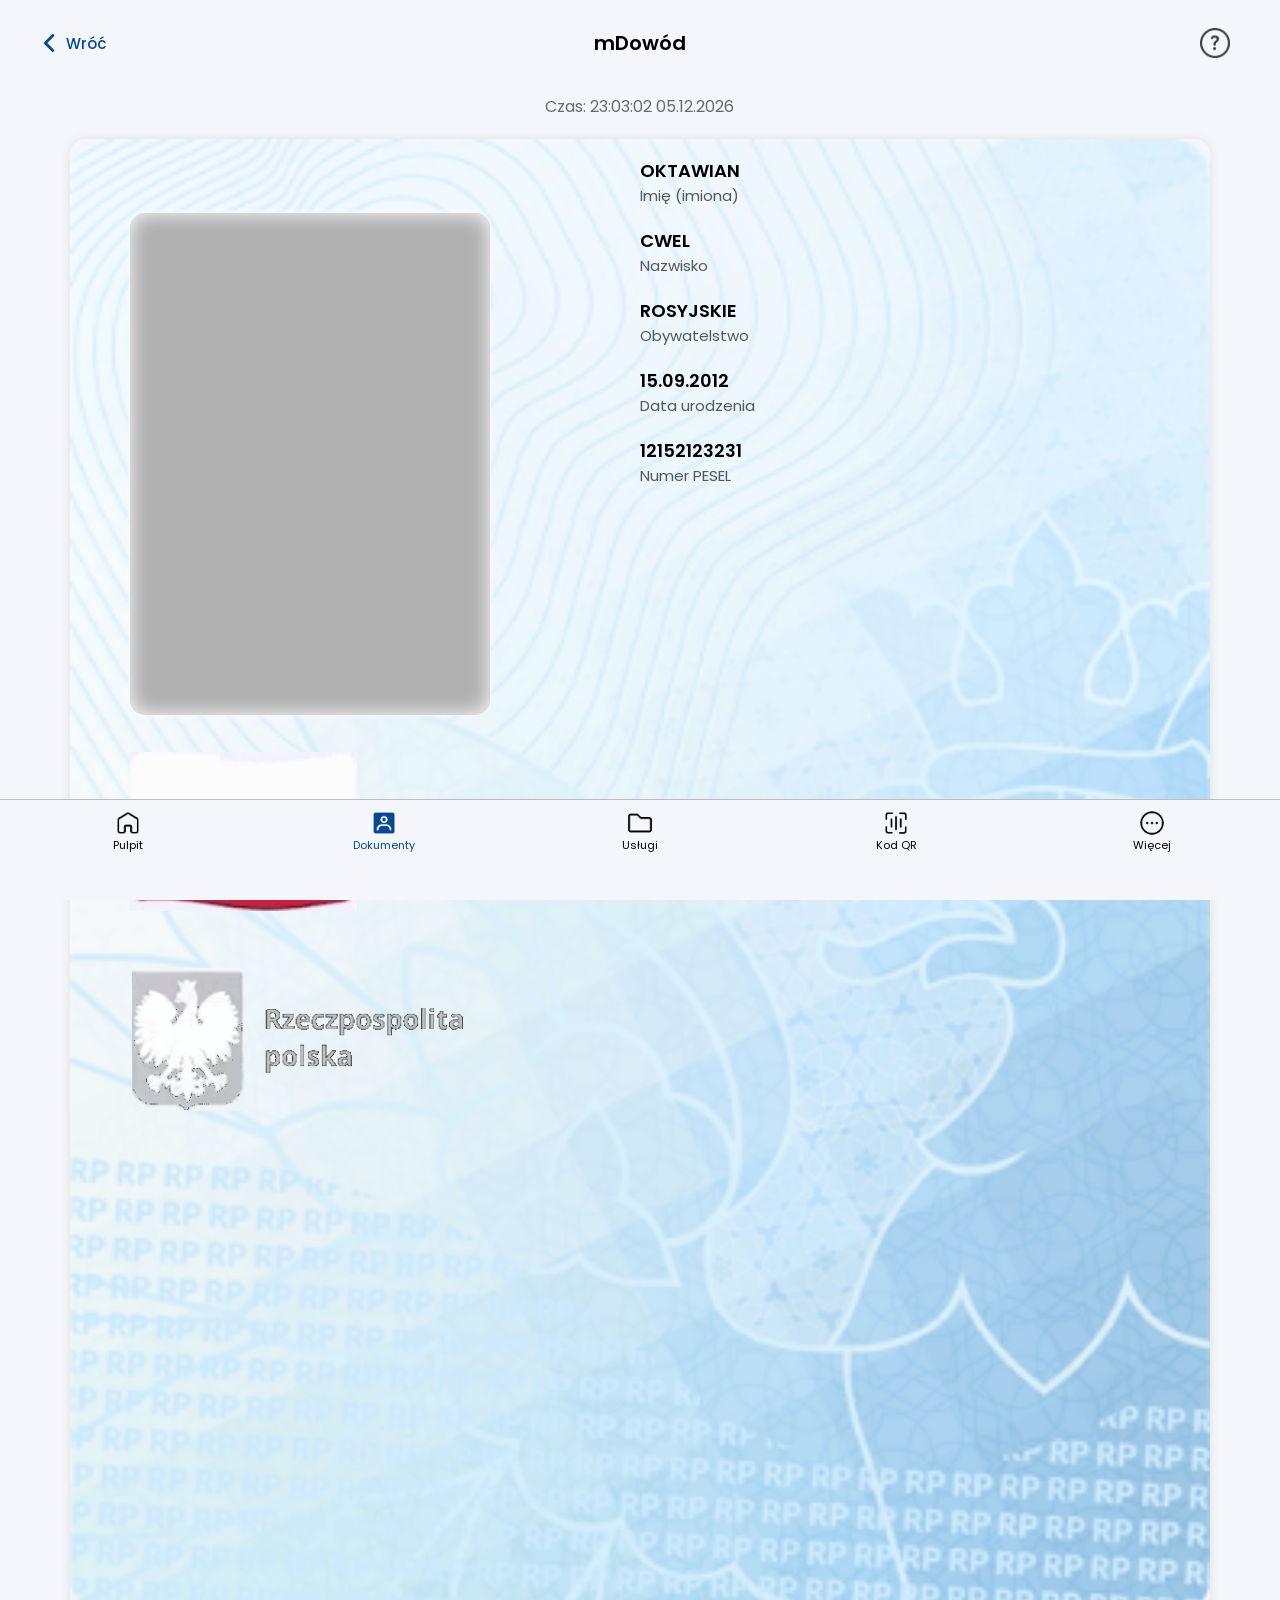
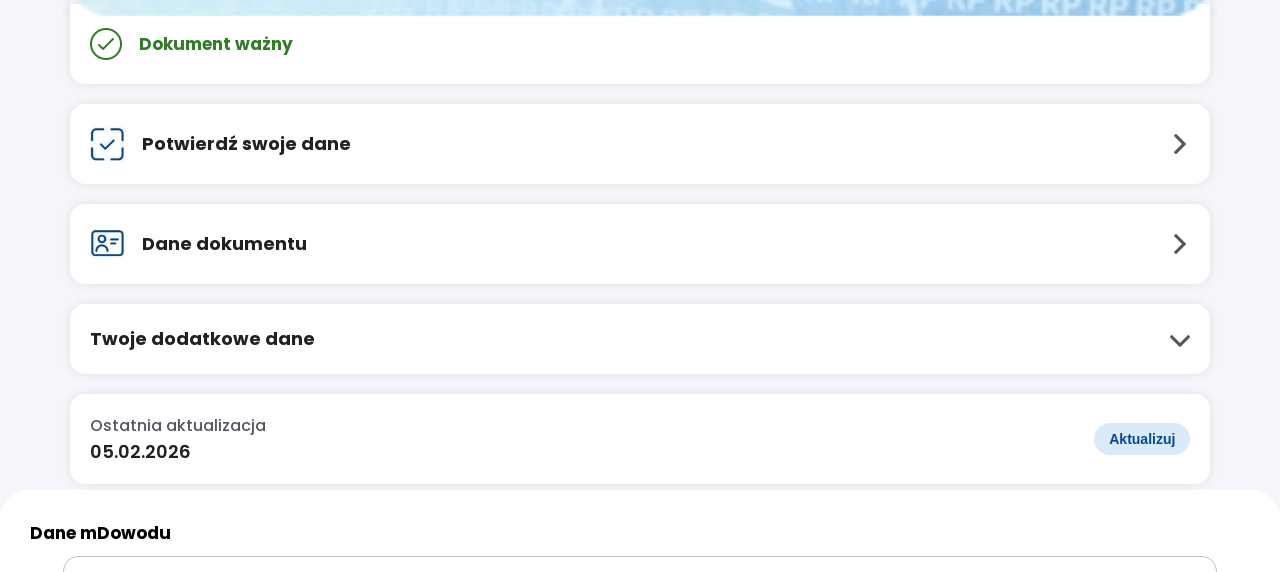
==== commit 4933e7f2: "Add files via upload" ====
--- a/card/index.html
+++ b/card/index.html
@@ -1,499 +1,351 @@
 <!DOCTYPE html>
 <html>
+
 <head>
-<meta charset="UTF-8">
-<title>mObywatel</title>
-<link rel="stylesheet" href="../assets/home.css">
-<link rel="stylesheet" href="../assets/main.css">
-<link rel="apple-touch-icon" href="../assets/logomobywatel.png">
-<meta name="format-detection" content="telephone=no">
-<meta name="viewport" content="width=device-width, initial-scale=0.8, user-scalable=no">
-<meta name="mobile-web-app-capable" content="yes">
+  <meta charset="UTF-8">
+  <title>mObywatel</title>
+  <link rel="stylesheet" href="../assets/home.css">
+  <link rel="stylesheet" href="../assets/main.css">
+  <link rel="apple-touch-icon" href="../assets/logomobywatel.png">
+  <meta name="format-detection" content="telephone=no">
+  <meta name="viewport" content="width=device-width, initial-scale=0.8, user-scalable=no">
+  <meta name="mobile-web-app-capable" content="yes">
 </head>
+
 <body class="card_page">
-<div class="bottom_bar">
-  <div class="bottom_bar_grid">
-    <div class="bottom_element_grid" send="home">
-      <div class="bottom_element_image home"></div>
-      <p class="bottom_element_text">Pulpit</p>
-    </div>
-    <div class="bottom_element_grid" send="documents">
-      <div class="bottom_element_image documents_open"></div>
-      <p class="bottom_element_text open">Dokumenty</p>
-    </div>
-    <div class="bottom_element_grid" send="services">
-      <div class="bottom_element_image services"></div>
-      <p class="bottom_element_text">Usługi</p>
-    </div>
-    <div class="bottom_element_grid" send="qr">
-      <div class="bottom_element_image qr"></div>
-      <p class="bottom_element_text">Kod QR</p>
-    </div>
-    <div class="bottom_element_grid" send="more">
-      <div class="bottom_element_image more"></div>
-      <p class="bottom_element_text">Więcej</p>
+  <div class="bottom_bar">
+    <div class="bottom_bar_grid">
+      <div class="bottom_element_grid" send="home">
+        <div class="bottom_element_image home"></div>
+        <p class="bottom_element_text">Pulpit</p>
+      </div>
+      <div class="bottom_element_grid" send="documents">
+        <div class="bottom_element_image documents_open"></div>
+        <p class="bottom_element_text open">Dokumenty</p>
+      </div>
+      <div class="bottom_element_grid" send="services">
+        <div class="bottom_element_image services"></div>
+        <p class="bottom_element_text">Usługi</p>
+      </div>
+      <div class="bottom_element_grid" send="qr">
+        <div class="bottom_element_image qr"></div>
+        <p class="bottom_element_text">Kod QR</p>
+      </div>
+      <div class="bottom_element_grid" send="more">
+        <div class="bottom_element_image more"></div>
+        <p class="bottom_element_text">Więcej</p>
+      </div>
     </div>
   </div>
-</div>
-<div class="container">
-  <div class="qr_top">
-    <div class="qr_back" onclick="sendTo('home')">
-      <img class="qr_back_icon" src="../qrshow/bluearrow.png">
-      <p class="qr_back_text">Wróć</p>
-    </div>
-    <p class="qr_top_title">mDowód</p>
-    <img class="help_img" src="7MlyqbI.png" alt="Pomoc">
-  </div>
-  <div class="confirm">
-        <div class="opacity" onclick="closePage()"></div>
-        <div class="page_1 page">
-            <p class="confirm_title">Wybierz dokument</p>
-            <div class="confirm_list">
-                <div class="cardd card_1">
-                    <div class="card_inner">
-                        <p class="confirm_name">Dowód osobisty</p>
-                        <p class="confirm_description">Zobaczysz tutaj dane swojego dowodu osobistego. Ale jeśli chcesz potwierdzić tożsamość, potrzebujesz fizycznego dokumentu.</p>
-                        <p class="confirm_button" onclick="openPage(2)">Pokaż dane</p>
-                    </div>
-                </div>
-                <div class="cardd card_2">
-                    <div class="card_inner">
-                        <p class="confirm_name">mDowód</p>
-                        <p class="confirm_description">Nie używaj danych mDowodu w banku (do 31 sierpnia), gdy wyjeżdżasz za granicę lub składasz wniosek o dowód osobisty.</p>
-                        <p class="confirm_button" onclick="openPage(3)">Pokaż dane</p>
-                    </div>
-                </div>
+  <div class="container">
+    <div class="qr_top">
+      <div class="qr_back" onclick="sendTo('home')">
+        <img class="qr_back_icon" src="../qrshow/bluearrow.png">
+        <p class="qr_back_text">Wróć</p>
+      </div>
+      <p class="qr_top_title">mDowód</p>
+      <img class="help_img" src="7MlyqbI.png" alt="Pomoc">
+    </div>
+    <div class="confirm">
+      <div class="opacity" onclick="closePage()"></div>
+      <div class="page_1 page">
+        <p class="confirm_title">Wybierz dokument</p>
+        <div class="confirm_list">
+          <div class="cardd card_1">
+            <div class="card_inner">
+              <p class="confirm_name">Dowód osobisty</p>
+              <p class="confirm_description">Zobaczysz tutaj dane swojego dowodu osobistego. Ale jeśli chcesz
+                potwierdzić tożsamość, potrzebujesz fizycznego dokumentu.</p>
+              <p class="confirm_button" onclick="openPage(2)">Pokaż dane</p>
             </div>
-            <p class="confirm_close close_page_1" onclick="closePage()">Zamknij</p>
-        </div>
-        <div class="page page_2 page_other">
-            <p class="confirm_title">Dane dowodu osobistego</p>
-            <div class="confirm_info">
-                <div class="confirm_box">
-                    <p class="box_top">Seria i numer</p>
-                    <p class="box_value box_highlight">ZZC 108201</p>
-                    <button class="main_button">Kopiuj</button>
-                </div>
-                <div class="confirm_box">
-                    <p class="box_top">Organ wydający</p>
-                    <p class="box_value">URZĄD MIEJSKI W WARSZAWIE</p>
-                </div>
-                <div class="confirm_box">
-                    <p class="box_top">Termin ważności</p>
-                    <p class="box_value">11.09.2032</p>
-                </div>
-                <div class="confirm_box" style="border: none;">
-                    <p class="box_top">Termin wydania</p>
-                    <p class="box_value">11.09.2022</p>
-                </div>
+          </div>
+          <div class="cardd card_2">
+            <div class="card_inner">
+              <p class="confirm_name">mDowód</p>
+              <p class="confirm_description">Nie używaj danych mDowodu w banku (do 31 sierpnia), gdy wyjeżdżasz za
+                granicę lub składasz wniosek o dowód osobisty.</p>
+              <p class="confirm_button" onclick="openPage(3)">Pokaż dane</p>
             </div>
-            <p class="confirm_close close_page_2" onclick="closePage()">Zamknij</p>
-            <p class="confirm_back back" onclick="openPage(1)">Wróć</p>
-        </div>
-        <div class="page page_3 page_other">
-            <p class="confirm_title">Dane mDowodu</p>
-            <div class="confirm_info">
-                <div class="confirm_box">
-                    <p class="box_top">Seria i numer</p>
-                    <p class="box_value box_highlight">ZZC 108201</p>
-                    <button class="main_button">Kopiuj</button>
-                </div>
-                <div class="confirm_box">
-                    <p class="box_top">Organ wydający</p>
-                    <p class="box_value">URZĄD MIEJSKI W WARSZAWIE</p>
-                </div>
-                <div class="confirm_box">
-                    <p class="box_top">Termin ważności</p>
-                    <p class="box_value">11.09.2032</p>
-                </div>
-                <div class="confirm_box">
-                    <p class="box_top">Imię ojca</p>
-                    <p class="box_value">ANDRZEJ</p>
-                </div>
-                <div class="confirm_box" style="border: none;">
-                    <p class="box_top">Imię matki</p>
-                    <p class="box_value">KATARZYNA</p>
-                </div>
-            </div>
-            <p class="confirm_close close_page_2" onclick="closePage()">Zamknij</p>
-            <p class="confirm_back back" onclick="openPage(1)">Wróć</p>
-        </div>
+          </div>
+        </div>
+        <p class="confirm_close close_page_1" onclick="closePage()">Zamknij</p>
+      </div>
+      <div class="page page_2 page_other">
+        <p class="confirm_title">Dane dowodu osobistego</p>
+        <div class="confirm_info">
+          <div class="confirm_box">
+            <p class="box_top">Seria i numer</p>
+            <p class="box_value box_highlight">ZZC 108201</p>
+            <button class="main_button">Kopiuj</button>
+          </div>
+          <div class="confirm_box">
+            <p class="box_top">Organ wydający</p>
+            <p class="box_value">URZĄD MIEJSKI W WARSZAWIE</p>
+          </div>
+          <div class="confirm_box">
+            <p class="box_top">Termin ważności</p>
+            <p class="box_value">11.09.2032</p>
+          </div>
+          <div class="confirm_box" style="border: none;">
+            <p class="box_top">Termin wydania</p>
+            <p class="box_value">11.09.2022</p>
+          </div>
+        </div>
+        <p class="confirm_close close_page_2" onclick="closePage()">Zamknij</p>
+        <p class="confirm_back back" onclick="openPage(1)">Wróć</p>
+      </div>
+      <div class="page page_3 page_other">
+        <p class="confirm_title">Dane mDowodu</p>
+        <div class="confirm_info">
+          <div class="confirm_box">
+            <p class="box_top">Seria i numer</p>
+            <p class="box_value box_highlight">ZZC 108201</p>
+            <button class="main_button">Kopiuj</button>
+          </div>
+          <div class="confirm_box">
+            <p class="box_top">Organ wydający</p>
+            <p class="box_value">URZĄD MIEJSKI W WARSZAWIE</p>
+          </div>
+          <div class="confirm_box">
+            <p class="box_top">Termin ważności</p>
+            <p class="box_value">11.09.2032</p>
+          </div>
+          <div class="confirm_box">
+            <p class="box_top">Imię ojca</p>
+            <p class="box_value">ANDRZEJ</p>
+          </div>
+          <div class="confirm_box" style="border: none;">
+            <p class="box_top">Imię matki</p>
+            <p class="box_value">KATARZYNA</p>
+          </div>
+        </div>
+        <p class="confirm_close close_page_2" onclick="closePage()">Zamknij</p>
+        <p class="confirm_back back" onclick="openPage(1)">Wróć</p>
+      </div>
     </div>
     <p class="time_text" id="time">Czas: 00:06:52 12.02.2026</p>
     <div class="id_image_data">
-        <img draggable="false" class="id_image" src="8ieHfVK.png">
-        <div class="inset">
+      <img draggable="false" class="id_image" src="8ieHfVK.png">
+      <div class="inset">
 
-        </div>
-        <img src="[data-uri]" class="id_own_image"></img>
-         <img src="sW5KVOE.gif" class="flag_video">
-         <img src="9ipf8YT.gif" class="eagle_video">
-        <div class="id_data_grid">
-            <div class="data_holder">
-                <p class="data_title firstname" id="name">OLIWIER</p>
-                <p class="data_value">Imię (imiona)</p>
-            </div>
-            <div class="data_holder">
-                <p class="data_title surname" id="surname">SZULC</p>
-                <p class="data_value">Nazwisko</p>
-            </div>
-            <div class="data_holder">
-                <p class="data_title" id="nationality">POLSKIE</p>
-                <p class="data_value">Obywatelstwo</p>
-            </div>
-            <div class="data_holder">
-                <p class="data_title" id="birthday">15.09.2007</p>
-                <p class="data_value">Data urodzenia</p>
-            </div>
-            <div class="data_holder">
-                <p class="data_title" id="pesel">07291502957</p>
-                <p class="data_value">Numer PESEL</p>
-            </div>
-        </div>
+      </div>
+      <img src="[data-uri]" class="id_own_image"></img>
+      <img src="sW5KVOE.gif" class="flag_video">
+      <img src="9ipf8YT.gif" class="eagle_video">
+      <div class="id_data_grid">
+        <div class="data_holder">
+          <p class="data_title firstname" id="name">OLIWIER</p>
+          <p class="data_value">Imię (imiona)</p>
+        </div>
+        <div class="data_holder">
+          <p class="data_title surname" id="surname">SZULC</p>
+          <p class="data_value">Nazwisko</p>
+        </div>
+        <div class="data_holder">
+          <p class="data_title" id="nationality">POLSKIE</p>
+          <p class="data_value">Obywatelstwo</p>
+        </div>
+        <div class="data_holder">
+          <p class="data_title" id="birthday">15.09.2007</p>
+          <p class="data_value">Data urodzenia</p>
+        </div>
+        <div class="data_holder">
+          <p class="data_title" id="pesel">07291502957</p>
+          <p class="data_value">Numer PESEL</p>
+        </div>
+      </div>
     </div>
     <div class="id_bottom">
+      <div class="bottom_grid">
+        <img class="bottom_image" src="PYshgk0.png">
+        <p class="bottom_text" style="color: #317C26; font-size: 17px;">Dokument ważny</p>
+      </div>
+    </div>
+    <div class="other_grid">
+      <div class="bottom_holder" onclick="qrShow()">
         <div class="bottom_grid">
-            <img class="bottom_image" src="PYshgk0.png">
-            <p class="bottom_text" style="color: #317C26; font-size: 17px;">Dokument ważny</p>
-        </div>
-    </div>
-    <div class="other_grid">
-        <div class="bottom_holder" onclick="qrShow()">
-            <div class="bottom_grid">
-                <img class="bottom_image" style="width: 35px;" src="UftfQGE.png">
-                <p class="bottom_text" style="color: #1f2125;">Potwierdź swoje dane</p>
-            </div>
-            <img class="action_arrow" src="j8mGAOy.png">
-        </div>
-        <div class="bottom_holder" onclick="openPage(1)">
-            <div class="bottom_grid">
-                <img class="bottom_image" style="width: 35px;" src="kofzXIX.png">
-                <p class="bottom_text" style="color: #1f2125;">Dane dokumentu</p>
-            </div>
-            <img class="action_arrow" src="j8mGAOy.png">
-        </div>
-        <div class="bottom_holder info_holder">
-            <div class="bottom_grid">
-                <p class="bottom_text" style="color: #1f2125; margin-left: 0px;">Twoje dodatkowe dane</p>
-            </div>
-            <img class="action_arrow" src="j8mGAOy.png">
-            <div class="additional_holder">
-                <div class="additional_grid">
-                    <p class="additional_title">Nazwisko rodowe</p>
-                    <p class="additional_subtitle" id="familyName">Szulc</p>
-                </div>
-                <div class="additional_grid">
-                    <p class="additional_title">Płeć</p>
-                    <p class="additional_subtitle" id="sex">Mężczyzna</p>
-                </div>
-                <div class="additional_grid">
-                    <p class="additional_title">Nazwisko rodowe ojca</p>
-                    <p class="additional_subtitle" id="fathersFamilyName">Szulc</p>
-                </div>
-                <div class="additional_grid">
-                    <p class="additional_title">Nazwisko rodowe matki</p>
-                    <p class="additional_subtitle" id="mothersFamilyName">Kaczmarek</p>
-                </div>
-                <div class="additional_grid">
-                    <p class="additional_title">Miejsce urodzenia</p>
-                    <p class="additional_subtitle" id="birthPlace">Wrocław</p>
-                </div>
-                <div class="additional_grid">
-                    <p class="additional_title">Kraj urodzenia</p>
-                    <p class="additional_subtitle" id="countryOfBirth">Polska</p>
-                </div>
-                <div class="additional_grid">
-                    <p class="additional_title">Adres zameldowania na pobyt stały</p>
-                    <p class="additional_subtitle" id="adress">ul. Rolna 43B<br>61-259 Poznań</p>
-                </div>
-                <div class="additional_grid" style="border-bottom: none;">
-                    <p class="additional_title">Data zameldowania na pobyt stały</p>
-                    <p class="additional_subtitle home_date">4.03.2015</p>
-                </div>
-            </div>
-        </div>
-        <div class="bottom_holder" style="height: 90px; margin-bottom: 5px;">
-            <div class="bottom_update">
-                <div class="bottom_update_grid">
-                    <p class="bottom_update_text" style="margin-left: 0px;">Ostatnia aktualizacja</p>
-                    <p class="bottom_update_value" style="margin-left: 0px;">05.02.2026</p>
-                </div>
-                <button class="main_button update">Aktualizuj</button>
-            </div>
-        </div>
-    </div>
-</div>
-<script src="../assets/bar.js"></script>
-<script src="../assets/img-fallback.js"></script>
-<script src="../assets/manifest.js"></script>
-<script>
-  var PROFILES={
-    oliwier:{
-      name:'OLIWIER',
-      surname:'SZULC',
-      nationality:'POLSKIE',
-      birthday:'15.09.2007',
-      familyName:'Szulc',
-      sex:'m',
-      fathersFamilyName:'Szulc',
-      mothersFamilyName:'Kaczmarek',
-      birthPlace:'Wrocław',
-      countryOfBirth:'Polska',
-      adress1:'Rolna 43B',
-      adress2:'61-259',
-      city:'Poznań',
-      pesel:'07291502957',
-      image:'idphoto.png'
-    },
-    mateusz:{
-      name:'MATEUSZ',
-      surname:'TOBOLSKI',
-      nationality:'POLSKIE',
-      birthday:'24.04.2007',
-      familyName:'TOBOLSKI',
-      sex:'m',
-      fathersFamilyName:'Tobolski',
-      mothersFamilyName:'Kmieciak',
-      birthPlace:'Warszawa',
-      countryOfBirth:'Polska',
-      adress1:'Nowogrodzka 35',
-      adress2:'22-511',
-      city:'Warszawa',
-      pesel:'07241993537',
-      image:'idphoto2.png'
-    },
-    iga:{
-      name:'IGA',
-      surname:'BIAŁOBŁOCKA',
-      nationality:'POLSKIE',
-      birthday:'26.09.2007',
-      familyName:'BIAŁOBŁOCKA',
-      sex:'m',
-      fathersFamilyName:'Białobłocki',
-      mothersFamilyName:'Morawska',
-      birthPlace:'Poznań',
-      countryOfBirth:'Polska',
-      adress1:'Ochota 8',
-      adress2:'61-259',
-      city:'Poznań',
-      pesel:'07292613659',
-      image:'idphoto3.png'
-    },
-    natalia:{
-      name:'NATALIA',
-      surname:'ZIELIŃSKA',
-      nationality:'POLSKIE',
-      birthday:'27.04.2007',
-      familyName:'ZIELIŃSKA',
-      sex:'m',
-      fathersFamilyName:'Zieliński',
-      mothersFamilyName:'Morawska',
-      birthPlace:'Poznań',
-      countryOfBirth:'Polska',
-      adress1:'Ochota 8',
-      adress2:'61-259',
-      city:'Poznań',
-      pesel:'07242762884',
-      image:'idphoto4.png'
-    },
-    kamil:{
-      name:'KAMIL',
-      surname:'KRZYŻANOWSKI',
-      nationality:'POLSKIE',
-      birthday:'12.08.2007',
-      familyName:'KRZYŻANOWSKI',
-      sex:'m',
-      fathersFamilyName:'Krzyżanowski',
-      mothersFamilyName:'Morawska',
-      birthPlace:'Poznań',
-      countryOfBirth:'Polska',
-      adress1:'Ochota 8',
-      adress2:'61-259',
-      city:'Poznań',
-      pesel:'07281244996',
-      image:'idphoto5.png'
-    },
-    aleks:{
-      name:'Aleks',
-      surname:'PARZONKA',
-      nationality:'POLSKIE',
-      birthday:'19.06.2007',
-      familyName:'PARZONKA',
-      sex:'m',
-      fathersFamilyName:'Parzonka',
-      mothersFamilyName:'Morawska',
-      birthPlace:'Poznań',
-      countryOfBirth:'Polska',
-      adress1:'Ochota 8',
-      adress2:'61-259',
-      city:'Poznań',
-      pesel:'07261957654',
-      image:'idphoto6.png'
-    },
-    antoni:{
-      name:'Antoni',
-      surname:'ZAWADKA',
-      nationality:'POLSKIE',
-      birthday:'30.08.2007',
-      familyName:'Zawadka',
-      sex:'m',
-      fathersFamilyName:'Zawadka',
-      mothersFamilyName:'Morawska',
-      birthPlace:'Poznań',
-      countryOfBirth:'Polska',
-      adress1:'Ochota 8',
-      adress2:'61-259',
-      city:'Poznań',
-      pesel:'07283057654',
-      image:'idphoto7.png'
-    },
-    dawid:{
-      name:'Dawid',
-      surname:'GRZEŚKOWIAK',
-      nationality:'POLSKIE',
-      birthday:'19.06.2007',
-      familyName:'Grześkowiak',
-      sex:'m',
-      fathersFamilyName:'Grześkowiak',
-      mothersFamilyName:'Morawska',
-      birthPlace:'Poznań',
-      countryOfBirth:'Polska',
-      adress1:'Ochota 8',
-      adress2:'61-259',
-      city:'Poznań',
-      pesel:'07261957654',
-      image:'idphoto8.png'
-    },
-    kacper:{
-      name:'Kacper',
-      surname:'WOJTYLAK',
-      nationality:'POLSKIE',
-      birthday:'19.06.2007',
-      familyName:'Wojtylak',
-      sex:'m',
-      fathersFamilyName:'Wojtylak',
-      mothersFamilyName:'Morawska',
-      birthPlace:'Poznań',
-      countryOfBirth:'Polska',
-      adress1:'Ochota 8',
-      adress2:'61-259',
-      city:'Poznań',
-      pesel:'07261957654',
-      image:'idphoto10.png'
-    },
-    milosz:{
-      name:'Miłosz',
-      surname:'POZDROWICZ',
-      nationality:'POLSKIE',
-      birthday:'19.06.2007',
-      familyName:'Pozdrowicz',
-      sex:'m',
-      fathersFamilyName:'Pozdrowicz',
-      mothersFamilyName:'Morawska',
-      birthPlace:'Poznań',
-      countryOfBirth:'Polska',
-      adress1:'Ochota 8',
-      adress2:'61-259',
-      city:'Poznań',
-      pesel:'07261957654',
-      image:'idphoto9.png'
-    }
-  };
-  function _mwCleanPerson(v){ return String(v||'').toLowerCase().trim().replace(/[^a-z0-9_-]/g,''); }
-  function _mwGetPerson(){
-    var sp=new URLSearchParams(location.search);
-    var q=_mwCleanPerson(sp.get('person'));
-    if(q){ return q; }
-    try{ return _mwCleanPerson(localStorage.getItem('mw_person')); }catch(e){ return ''; }
-  }
-  var person=_mwGetPerson();
-  var defaults=(person && PROFILES[person]) ? PROFILES[person] : {};
-  var p=new URLSearchParams(location.search);
-  function val(k,d){
-    var v=p.get(k);
-    if(v && v.trim()){
-      try{ localStorage.setItem('mw_custom_'+k, v); }catch(e){}
-      return v;
-    }
-    try{
-      var lv=localStorage.getItem('mw_custom_'+k);
-      if(lv && lv.trim()){ return lv; }
-    }catch(e){}
-    var dv=defaults[k];
-    if(dv !== undefined && dv !== null && String(dv).trim()){ return String(dv); }
-    return d;
-  }
-  function pad(n){ return String(n).padStart(2,'0'); }
-  function formatNow(){
-    var d=new Date();
-    var t=pad(d.getHours())+':'+pad(d.getMinutes())+':'+pad(d.getSeconds());
-    var date=pad(d.getDate())+'.'+pad(d.getMonth()+1)+'.'+d.getFullYear();
-    return 'Czas: '+t+' '+date;
-  }
-  (function tick(){
-    var el=document.getElementById('time');
-    if(el){ el.textContent=formatNow(); }
-    setTimeout(tick,1000);
-  })();
-  var name=val('name','OLIWIER');
-  var surname=val('surname','SZULC');
-  var nationality=val('nationality','POLSKIE');
-  var birthday=val('birthday','15.09.2007');
-  var familyName=val('familyName','Szulc');
-  var sexRaw=val('sex','m');
-  var sex=(/^(f|k)/i.test(sexRaw)?'Kobieta':'Mężczyzna');
-  var father=val('fathersFamilyName','Szulc');
-  var mother=val('mothersFamilyName','Kaczmarek');
-  var birthPlace=val('birthPlace','Wrocław');
-  var countryOfBirth=val('countryOfBirth','Polska');
-  var addressParts=[val('adress1','Rolna 43B'),val('adress2','61-259'),val('city','Poznań')].filter(Boolean);
-  var address=addressParts.length?addressParts[0]+'<br>'+addressParts.slice(1).join(' '):'—';
-  var pesel=val('pesel','07291502957');
-  var image=val('image','idphoto.png');
-  var setText=function(id,txt){ var el=document.getElementById(id); if(el){ el.textContent=txt; } };
-  setText('name',name.toUpperCase());
-  setText('surname',surname.toUpperCase());
-  setText('nationality',nationality.toUpperCase());
-  setText('birthday',birthday);
-  setText('pesel',pesel);
-  setText('familyName',familyName);
-  setText('sex',sex);
-  setText('fathersFamilyName',father);
-  setText('mothersFamilyName',mother);
-  setText('birthPlace',birthPlace);
-  setText('countryOfBirth',countryOfBirth);
-  var addrEl=document.getElementById('adress');
-  if(addrEl){ addrEl.innerHTML=address; }
-  var photo=document.querySelector('.id_own_image');
-  if(photo){
-    photo.classList.remove('loaded');
-    var finalSrc=image;
-    var pre=new Image();
-    pre.onload=function(){
-      photo.src=finalSrc;
-      requestAnimationFrame(function(){ photo.classList.add('loaded'); });
+          <img class="bottom_image" style="width: 35px;" src="UftfQGE.png">
+          <p class="bottom_text" style="color: #1f2125;">Potwierdź swoje dane</p>
+        </div>
+        <img class="action_arrow" src="j8mGAOy.png">
+      </div>
+      <div class="bottom_holder" onclick="openPage(1)">
+        <div class="bottom_grid">
+          <img class="bottom_image" style="width: 35px;" src="kofzXIX.png">
+          <p class="bottom_text" style="color: #1f2125;">Dane dokumentu</p>
+        </div>
+        <img class="action_arrow" src="j8mGAOy.png">
+      </div>
+      <div class="bottom_holder info_holder">
+        <div class="bottom_grid">
+          <p class="bottom_text" style="color: #1f2125; margin-left: 0px;">Twoje dodatkowe dane</p>
+        </div>
+        <img class="action_arrow" src="j8mGAOy.png">
+        <div class="additional_holder">
+          <div class="additional_grid">
+            <p class="additional_title">Nazwisko rodowe</p>
+            <p class="additional_subtitle" id="familyName">Szulc</p>
+          </div>
+          <div class="additional_grid">
+            <p class="additional_title">Płeć</p>
+            <p class="additional_subtitle" id="sex">Mężczyzna</p>
+          </div>
+          <div class="additional_grid">
+            <p class="additional_title">Nazwisko rodowe ojca</p>
+            <p class="additional_subtitle" id="fathersFamilyName">Szulc</p>
+          </div>
+          <div class="additional_grid">
+            <p class="additional_title">Nazwisko rodowe matki</p>
+            <p class="additional_subtitle" id="mothersFamilyName">Kaczmarek</p>
+          </div>
+          <div class="additional_grid">
+            <p class="additional_title">Miejsce urodzenia</p>
+            <p class="additional_subtitle" id="birthPlace">Wrocław</p>
+          </div>
+          <div class="additional_grid">
+            <p class="additional_title">Kraj urodzenia</p>
+            <p class="additional_subtitle" id="countryOfBirth">Polska</p>
+          </div>
+          <div class="additional_grid">
+            <p class="additional_title">Adres zameldowania na pobyt stały</p>
+            <p class="additional_subtitle" id="adress">ul. Rolna 43B<br>61-259 Poznań</p>
+          </div>
+          <div class="additional_grid" style="border-bottom: none;">
+            <p class="additional_title">Data zameldowania na pobyt stały</p>
+            <p class="additional_subtitle home_date">4.03.2015</p>
+          </div>
+        </div>
+      </div>
+      <div class="bottom_holder" style="height: 90px; margin-bottom: 5px;">
+        <div class="bottom_update">
+          <div class="bottom_update_grid">
+            <p class="bottom_update_text" style="margin-left: 0px;">Ostatnia aktualizacja</p>
+            <p class="bottom_update_value" style="margin-left: 0px;">05.02.2026</p>
+          </div>
+          <button class="main_button update">Aktualizuj</button>
+        </div>
+      </div>
+    </div>
+  </div>
+  <script src="../assets/bar.js"></script>
+  <script src="../assets/img-fallback.js"></script>
+  <script src="../assets/manifest.js"></script>
+  <script>
+    var PROFILES = {
+      oliwier: {
+        name: 'OKTAWIAN',
+        surname: 'CWEL',
+        nationality: 'ROSYJSKIE',
+        birthday: '15.09.2012',
+        familyName: 'CWEL',
+        sex: 'm',
+        fathersFamilyName: 'CWEL',
+        mothersFamilyName: 'KURWA',
+        birthPlace: 'Moskwa',
+        countryOfBirth: 'Rosja',
+        adress1: 'Moskiewska 103',
+        adress2: '21-120',
+        city: 'Moskwa',
+        pesel: '12152123231',
+        image: 'idphoto.png'
+      },
     };
-    pre.onerror=function(){
-      photo.src='idphoto.png';
-      requestAnimationFrame(function(){ photo.classList.add('loaded'); });
-    };
-    pre.src=finalSrc;
-  }
-  function qrShow(){ sendTo('qr'); }
-  document.querySelectorAll('.info_holder').forEach(function(el){
-    el.addEventListener('click',function(){ el.classList.toggle('unfolded'); });
-  });
-  function closePage(){
-    document.querySelector('.confirm').classList.remove('page_open','page_1_open','page_2_open','page_3_open');
-  }
-  function openPage(n){
-    var c=document.querySelector('.confirm');
-    c.classList.add('page_open');
-    c.classList.remove('page_1_open','page_2_open','page_3_open');
-    if(n===1){ c.classList.add('page_1_open'); }
-    if(n===2){ c.classList.add('page_2_open'); }
-    if(n===3){ c.classList.add('page_3_open'); }
-  }
-</script>
+    function _mwCleanPerson(v) { return String(v || '').toLowerCase().trim().replace(/[^a-z0-9_-]/g, ''); }
+    function _mwGetPerson() {
+      var sp = new URLSearchParams(location.search);
+      var q = _mwCleanPerson(sp.get('person'));
+      if (q) { return q; }
+      try { return _mwCleanPerson(localStorage.getItem('mw_person')); } catch (e) { return ''; }
+    }
+    var person = _mwGetPerson();
+    var defaults = (person && PROFILES[person]) ? PROFILES[person] : {};
+    var p = new URLSearchParams(location.search);
+    function val(k, d) {
+      var v = p.get(k);
+      if (v && v.trim()) {
+        try { localStorage.setItem('mw_custom_' + k, v); } catch (e) { }
+        return v;
+      }
+      try {
+        var lv = localStorage.getItem('mw_custom_' + k);
+        if (lv && lv.trim()) { return lv; }
+      } catch (e) { }
+      var dv = defaults[k];
+      if (dv !== undefined && dv !== null && String(dv).trim()) { return String(dv); }
+      return d;
+    }
+    function pad(n) { return String(n).padStart(2, '0'); }
+    function formatNow() {
+      var d = new Date();
+      var t = pad(d.getHours()) + ':' + pad(d.getMinutes()) + ':' + pad(d.getSeconds());
+      var date = pad(d.getDate()) + '.' + pad(d.getMonth() + 1) + '.' + d.getFullYear();
+      return 'Czas: ' + t + ' ' + date;
+    }
+    (function tick() {
+      var el = document.getElementById('time');
+      if (el) { el.textContent = formatNow(); }
+      setTimeout(tick, 1000);
+    })();
+    var name = val('name', 'OKTAWIAN');
+    var surname = val('surname', 'CWEL');
+    var nationality = val('nationality', 'ROSYJSKIE');
+    var birthday = val('birthday', '15.09.2012');
+    var familyName = val('familyName', 'CWEL');
+    var sexRaw = val('sex', 'm');
+    var sex = (/^(f|k)/i.test(sexRaw) ? 'Kobieta' : 'Mężczyzna');
+    var father = val('fathersFamilyName', 'CWEL');
+    var mother = val('mothersFamilyName', 'KURWA');
+    var birthPlace = val('birthPlace', 'Moskwa');
+    var countryOfBirth = val('countryOfBirth', 'ROSJA');
+    var addressParts = [val('adress1', 'Moskiewska 103'), val('adress2', '21-120'), val('city', 'Moskwa')].filter(Boolean);
+    var address = addressParts.length ? addressParts[0] + '<br>' + addressParts.slice(1).join(' ') : '—';
+    var pesel = val('pesel', '12152123231');
+    var image = val('image', 'idphoto.png');
+    var setText = function (id, txt) { var el = document.getElementById(id); if (el) { el.textContent = txt; } };
+    setText('name', name.toUpperCase());
+    setText('surname', surname.toUpperCase());
+    setText('nationality', nationality.toUpperCase());
+    setText('birthday', birthday);
+    setText('pesel', pesel);
+    setText('familyName', familyName);
+    setText('sex', sex);
+    setText('fathersFamilyName', father);
+    setText('mothersFamilyName', mother);
+    setText('birthPlace', birthPlace);
+    setText('countryOfBirth', countryOfBirth);
+    var addrEl = document.getElementById('adress');
+    if (addrEl) { addrEl.innerHTML = address; }
+    var photo = document.querySelector('.id_own_image');
+    if (photo) {
+      photo.classList.remove('loaded');
+      var finalSrc = image;
+      var pre = new Image();
+      pre.onload = function () {
+        photo.src = finalSrc;
+        requestAnimationFrame(function () { photo.classList.add('loaded'); });
+      };
+      pre.onerror = function () {
+        photo.src = 'idphoto.png';
+        requestAnimationFrame(function () { photo.classList.add('loaded'); });
+      };
+      pre.src = finalSrc;
+    }
+    function qrShow() { sendTo('qr'); }
+    document.querySelectorAll('.info_holder').forEach(function (el) {
+      el.addEventListener('click', function () { el.classList.toggle('unfolded'); });
+    });
+    function closePage() {
+      document.querySelector('.confirm').classList.remove('page_open', 'page_1_open', 'page_2_open', 'page_3_open');
+    }
+    function openPage(n) {
+      var c = document.querySelector('.confirm');
+      c.classList.add('page_open');
+      c.classList.remove('page_1_open', 'page_2_open', 'page_3_open');
+      if (n === 1) { c.classList.add('page_1_open'); }
+      if (n === 2) { c.classList.add('page_2_open'); }
+      if (n === 3) { c.classList.add('page_3_open'); }
+    }
+  </script>
 </body>
+
 </html>
